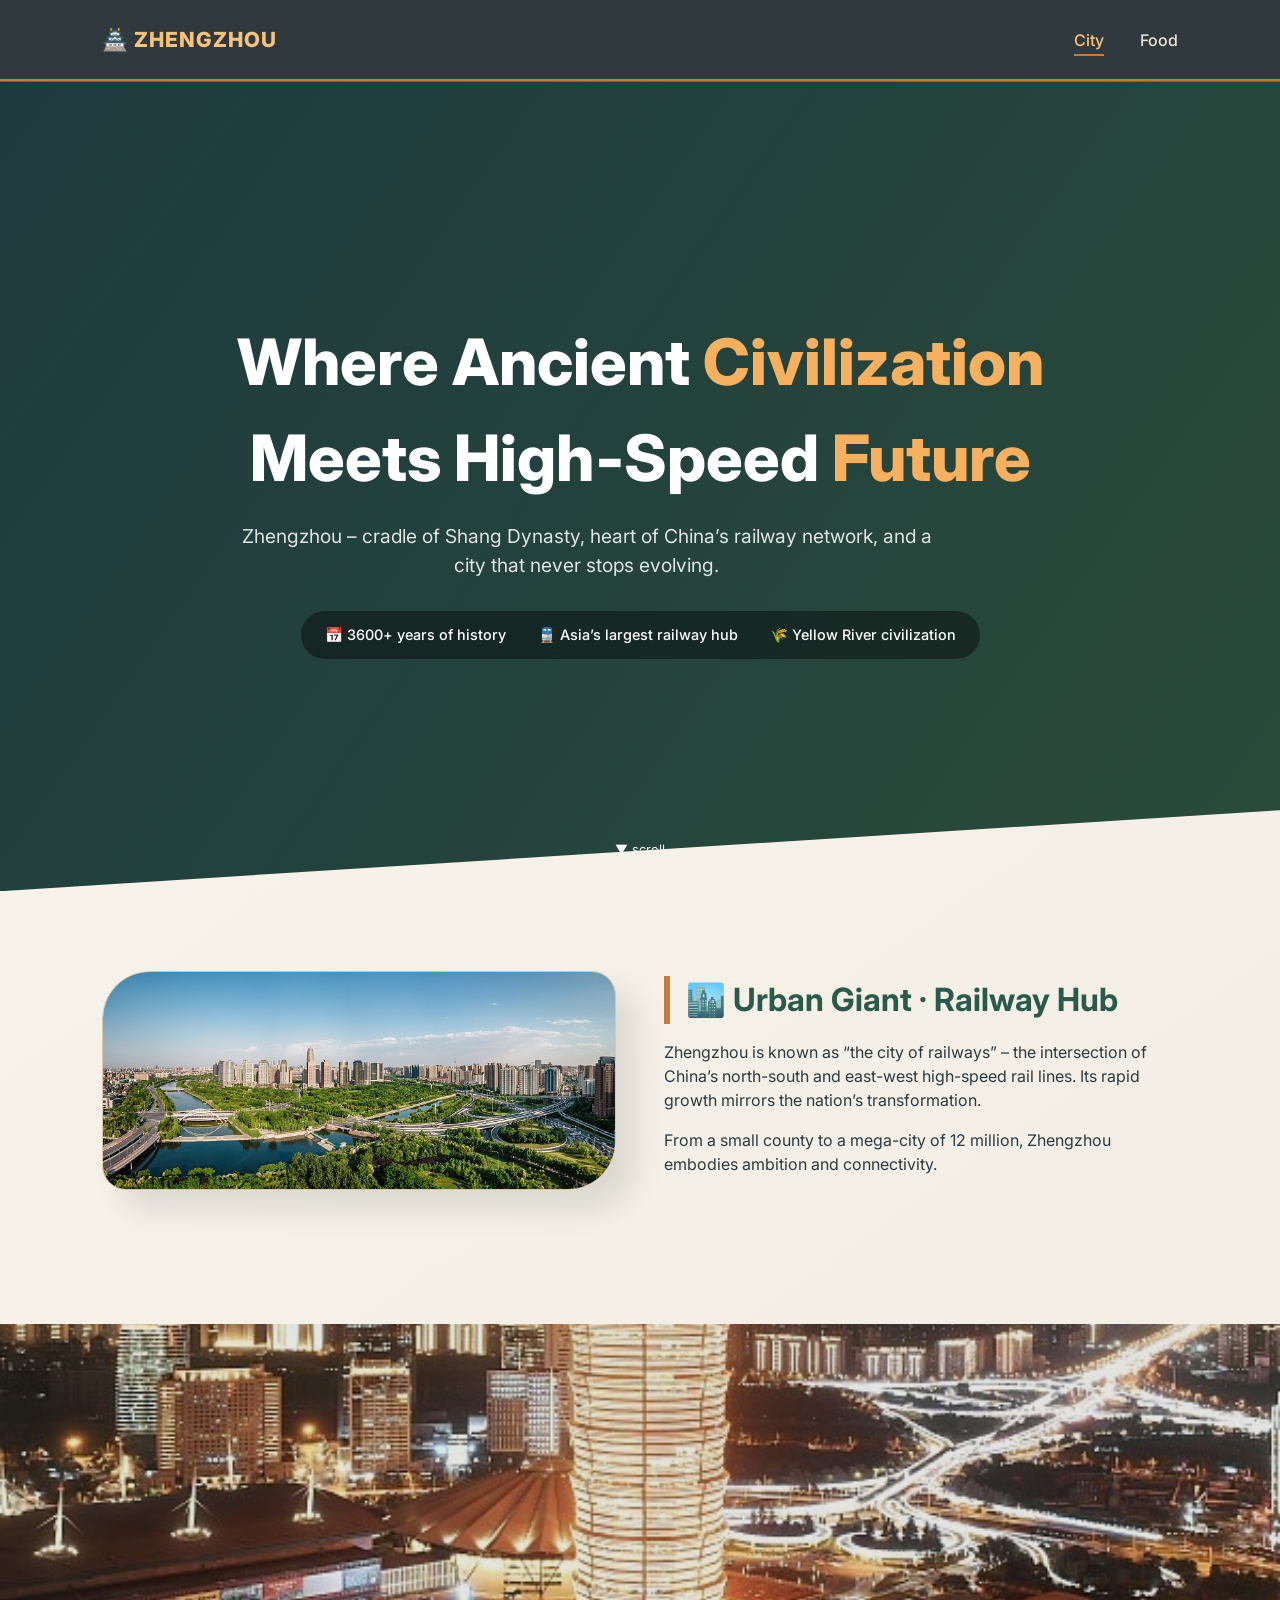
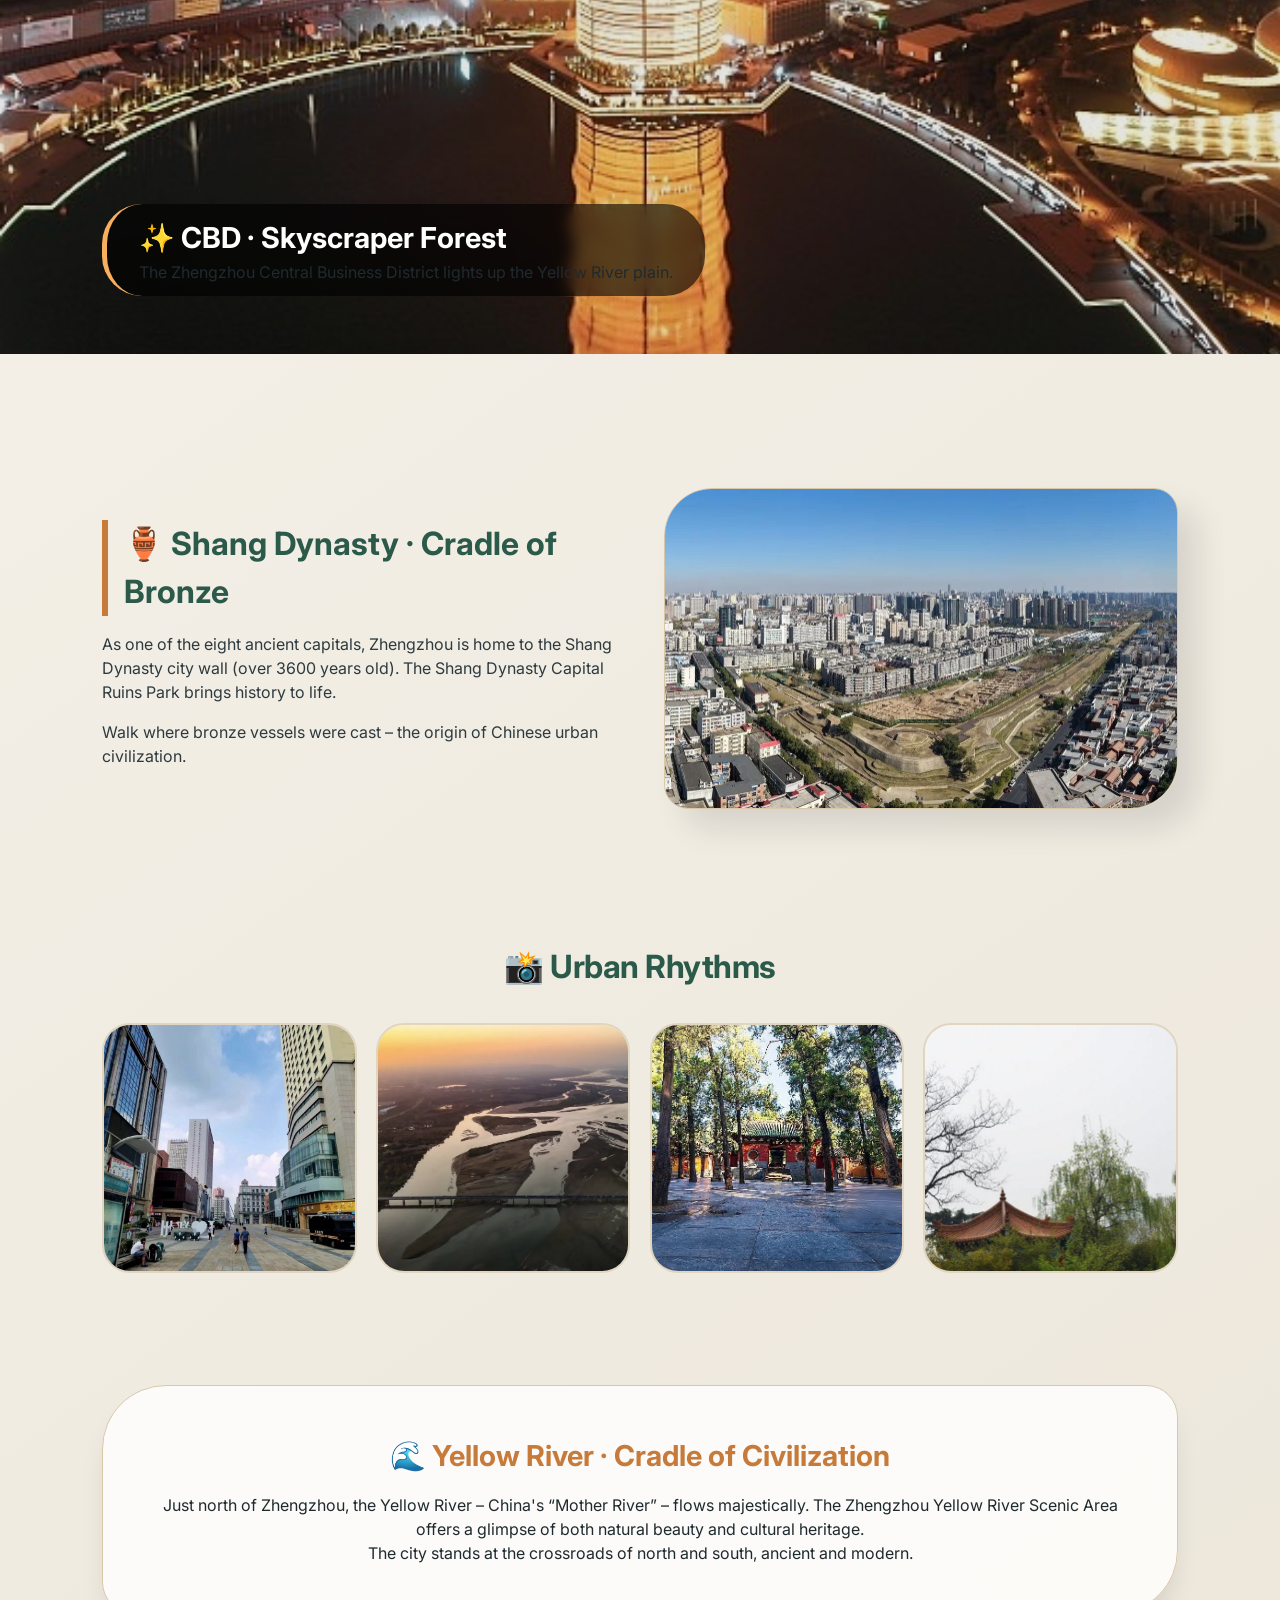
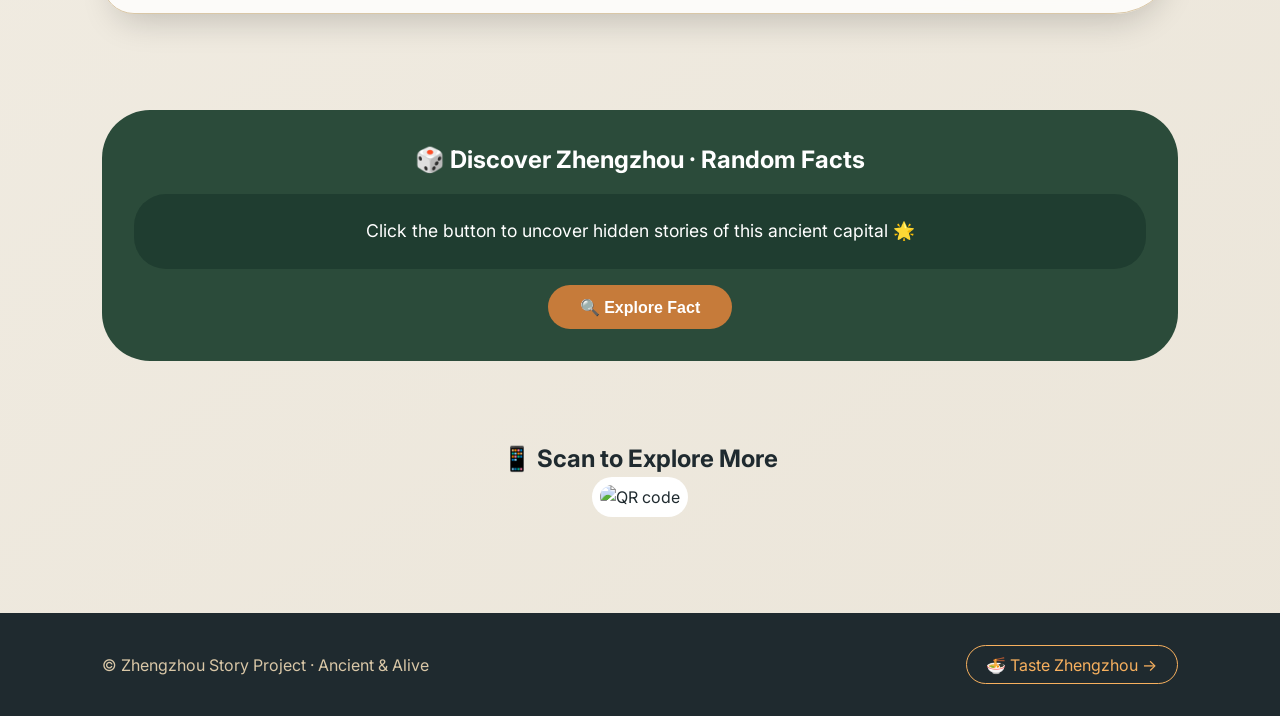
==== index.html @ 5c7b7cdb "Add files via upload" ====
<!DOCTYPE html>
<html lang="en">
<head>
  <meta charset="UTF-8">
  <meta name="viewport" content="width=device-width, initial-scale=1.0">
  <title>Zhengzhou · Ancient Capital, Modern Pulse</title>
  <link rel="stylesheet" href="style.css">
  <link href="https://fonts.googleapis.com/css2?family=Inter:opsz,wght@14..32,300;400;500;600;700;800&display=swap" rel="stylesheet">
</head>
<body class="zhengzhou-page">

<header class="nav-asymmetric">
  <div class="logo">🏯 ZHENGZHOU</div>
  <div class="nav-links">
    <a href="index.html" class="active">City</a>
    <a href="food.html">Food</a>
  </div>
</header>

<!-- Hero with slant -->
<section class="hero-slant">
  <div class="hero-content">
    <h1>Where Ancient <span class="accent">Civilization</span><br>Meets High‑Speed <span class="accent">Future</span></h1>
    <p>Zhengzhou – cradle of Shang Dynasty, heart of China’s railway network, and a city that never stops evolving.</p>
    <div class="hero-stats">
      <span>📅 3600+ years of history</span>
      <span>🚆 Asia’s largest railway hub</span>
      <span>🌾 Yellow River civilization</span>
    </div>
  </div>
  <div class="hero-scroll">▼ scroll</div>
</section>

<!-- Asymmetric grid story 1 -->
<section class="asym-grid">
  <div class="grid-item img-box">
    <img src="images/zhengzhou_city.jpg" alt="Zhengzhou skyline">
  </div>
  <div class="grid-item text-box">
    <h2>🏙️ Urban Giant · Railway Hub</h2>
    <p>Zhengzhou is known as “the city of railways” – the intersection of China’s north-south and east-west high-speed rail lines. Its rapid growth mirrors the nation’s transformation.</p>
    <p>From a small county to a mega-city of 12 million, Zhengzhou embodies ambition and connectivity.</p>
  </div>
</section>

<!-- full-width parallax style -->
<section class="full-bleed">
  <img src="images/zhengzhou_night.jpg" alt="Zhengzhou night">
  <div class="bleed-caption">
    <h2>✨ CBD · Skyscraper Forest</h2>
    <p>The Zhengzhou Central Business District lights up the Yellow River plain.</p>
  </div>
</section>

<!-- Asymmetric grid story 2 (reverse order) -->
<section class="asym-grid reverse">
  <div class="grid-item img-box">
    <img src="images/shangdu_ruins.jpg" alt="Shang Dynasty ruins">
  </div>
  <div class="grid-item text-box">
    <h2>🏺 Shang Dynasty · Cradle of Bronze</h2>
    <p>As one of the eight ancient capitals, Zhengzhou is home to the Shang Dynasty city wall (over 3600 years old). The Shang Dynasty Capital Ruins Park brings history to life.</p>
    <p>Walk where bronze vessels were cast – the origin of Chinese urban civilization.</p>
  </div>
</section>

<!-- Gallery with zigzag layout -->
<section class="gallery-zigzag">
  <div class="gallery-title">📸 Urban Rhythms</div>
  <div class="zigzag-grid">
    <img src="images/zhengzhou_street.jpg" alt="Street life">
    <img src="images/yellow_river.jpg" alt="Yellow River">
    <img src="images/shaolin_temple.jpg" alt="Shaolin Temple">
    <img src="images/zhengzhou_park.jpg" alt="City park">
  </div>
</section>

<!-- Text block with card effect -->
<section class="insight-card">
  <h2>🌊 Yellow River · Cradle of Civilization</h2>
  <p>Just north of Zhengzhou, the Yellow River – China's “Mother River” – flows majestically. The Zhengzhou Yellow River Scenic Area offers a glimpse of both natural beauty and cultural heritage.</p>
  <p>The city stands at the crossroads of north and south, ancient and modern.</p>
</section>

<!-- Interactive random facts (Zhengzhou specific) -->
<section class="interactive-module">
  <div class="module-inner">
    <h2>🎲 Discover Zhengzhou · Random Facts</h2>
    <div class="fact-card" id="factDisplay">
      <p id="funFactText">Click the button to uncover hidden stories of this ancient capital 🌟</p>
    </div>
    <button class="vibrant-btn" id="randomFactBtn">🔍 Explore Fact</button>
  </div>
</section>

<!-- QR (placeholder) -->
<section class="qr-center">
  <h2>📱 Scan to Explore More</h2>
  <img src="images/qr.png" alt="QR code">
</section>

<footer class="footer-split">
  <p>© Zhengzhou Story Project · Ancient & Alive</p>
  <a href="food.html" class="footer-link">🍜 Taste Zhengzhou →</a>
</footer>

<div id="lightbox" class="lightbox">
  <span class="close-lightbox">&times;</span>
  <img class="lightbox-content" id="lightbox-img">
</div>

<script src="script.js"></script>
</body>
</html>
---- style.css ----
* {
  margin: 0;
  padding: 0;
  box-sizing: border-box;
}

body {
  font-family: 'Inter', sans-serif;
  background: #F8F5EE;  /* warm off-white background */
  color: #1F2A2F;
  line-height: 1.5;
  scroll-behavior: smooth;
}

.zhengzhou-page {
  background: linear-gradient(145deg, #F9F6EF 0%, #EBE5D9 100%);
}

/* accent colors: teal + amber */
.accent {
  color: #C67B3A;
}

/* ========== ASYMMETRIC NAV ========== */
.nav-asymmetric {
  display: flex;
  justify-content: space-between;
  align-items: center;
  padding: 1.5rem 8%;
  background: rgba(31, 42, 47, 0.92);
  backdrop-filter: blur(12px);
  position: sticky;
  top: 0;
  z-index: 100;
  border-bottom: 2px solid #C67B3A;
}

.logo {
  font-weight: 800;
  font-size: 1.3rem;
  letter-spacing: 1px;
  color: #F9C47A;
}

.nav-links a {
  color: #F0E5D8;
  text-decoration: none;
  margin-left: 2rem;
  font-weight: 500;
  transition: 0.2s;
  border-bottom: 2px solid transparent;
  padding-bottom: 4px;
}

.nav-links a.active, .nav-links a:hover {
  border-bottom-color: #C67B3A;
  color: #F9C47A;
}

/* ========== HERO WITH SLANT ========== */
.hero-slant {
  min-height: 90vh;
  background: linear-gradient(125deg, #1E3A3F 0%, #2B4B3A 100%);
  clip-path: polygon(0 0, 100% 0, 100% 90%, 0 100%);
  display: flex;
  flex-direction: column;
  justify-content: center;
  align-items: center;
  text-align: center;
  padding: 2rem;
  color: white;
  position: relative;
}

.hero-content h1 {
  font-size: clamp(2.2rem, 7vw, 4rem);
  font-weight: 800;
  margin-bottom: 1rem;
}

.hero-content h1 .accent {
  color: #F7B05E;
}

.hero-content p {
  max-width: 700px;
  font-size: 1.2rem;
  margin-bottom: 2rem;
  color: #E0E7E3;
}

.hero-stats {
  display: flex;
  gap: 2rem;
  justify-content: center;
  flex-wrap: wrap;
  font-size: 0.9rem;
  font-weight: 500;
  background: rgba(0,0,0,0.4);
  backdrop-filter: blur(4px);
  padding: 0.8rem 1.5rem;
  border-radius: 60px;
  width: fit-content;
  margin: 0 auto;
}

.hero-scroll {
  position: absolute;
  bottom: 2rem;
  animation: bounce 2s infinite;
  font-size: 0.8rem;
}

/* food hero */
.hero-food {
  min-height: 60vh;
  background: linear-gradient(115deg, #2D5A4C, #C67B3A);
  display: flex;
  align-items: center;
  justify-content: center;
  text-align: center;
  clip-path: polygon(0 0, 100% 0, 100% 85%, 0 100%);
}

.hero-food-content h1 {
  font-size: clamp(2rem, 6vw, 3.5rem);
  font-weight: 800;
  color: white;
}

.hero-food-content p {
  color: #FFF3E0;
  max-width: 600px;
  margin-top: 1rem;
}

/* ========== ASYMMETRIC GRID (replaces old .story) ========== */
.asym-grid {
  display: grid;
  grid-template-columns: 1fr 1fr;
  gap: 3rem;
  padding: 5rem 8%;
  align-items: center;
}

.asym-grid.reverse {
  direction: rtl;
}
.asym-grid.reverse .text-box {
  direction: ltr;
}

.img-box img {
  width: 100%;
  border-radius: 48px 24px 48px 24px;
  box-shadow: 20px 20px 30px rgba(0,0,0,0.1);
  transition: all 0.3s;
  border: 1px solid #D9C7A7;
}
.img-box img:hover {
  transform: scale(1.02);
  border-radius: 24px 48px 24px 48px;
}

.text-box h2 {
  font-size: 2rem;
  margin-bottom: 1rem;
  color: #2B5A4A;
  border-left: 6px solid #C67B3A;
  padding-left: 1rem;
}

.text-box p {
  margin-bottom: 1rem;
  color: #2D3A3F;
}

.food-tag {
  display: inline-block;
  background: #C67B3A20;
  padding: 0.3rem 1rem;
  border-radius: 30px;
  font-size: 0.8rem;
  font-weight: 600;
  color: #A55D2A;
  margin-top: 0.5rem;
}

/* ========== FULL BLEED (parallax-like) ========== */
.full-bleed {
  position: relative;
  margin: 3rem 0;
}
.full-bleed img {
  width: 100%;
  max-height: 70vh;
  object-fit: cover;
  filter: brightness(0.9);
}
.bleed-caption {
  position: absolute;
  bottom: 10%;
  left: 8%;
  background: rgba(0,0,0,0.6);
  backdrop-filter: blur(8px);
  padding: 0.8rem 2rem;
  border-radius: 40px;
  border-left: 5px solid #F7B05E;
}
.bleed-caption h2 {
  font-size: 1.8rem;
  color: white;
}

/* ========== GALLERY ZIGZAG ========== */
.gallery-zigzag {
  padding: 3rem 8%;
}
.gallery-title {
  font-size: 2rem;
  font-weight: 700;
  margin-bottom: 2rem;
  text-align: center;
  color: #2B5A4A;
  letter-spacing: -0.5px;
}
.zigzag-grid {
  display: grid;
  grid-template-columns: repeat(4, 1fr);
  gap: 1.2rem;
}
.zigzag-grid img {
  width: 100%;
  height: 250px;
  object-fit: cover;
  border-radius: 28px;
  transition: 0.3s;
  filter: grayscale(15%);
  border: 2px solid #E2D5BD;
}
.zigzag-grid img:hover {
  filter: grayscale(0%);
  transform: translateY(-6px);
  border-color: #C67B3A;
}
@media (max-width: 768px) {
  .zigzag-grid { grid-template-columns: repeat(2,1fr); }
  .asym-grid { grid-template-columns: 1fr; gap: 2rem; }
  .asym-grid.reverse { direction: ltr; }
}

/* ========== INSIGHT CARD ========== */
.insight-card {
  background: #FFFFFFCC;
  backdrop-filter: blur(8px);
  margin: 4rem 8%;
  padding: 3rem;
  border-radius: 64px 32px 64px 32px;
  box-shadow: 0 20px 35px -15px rgba(0,0,0,0.2);
  text-align: center;
  border: 1px solid #D9C7A7;
}
.insight-card h2 {
  color: #C67B3A;
  margin-bottom: 1rem;
  font-size: 1.8rem;
}

/* ========== INTERACTIVE MODULE ========== */
.interactive-module {
  padding: 2rem 8%;
}
.module-inner {
  background: #2B4B3A;
  border-radius: 48px;
  padding: 2rem;
  text-align: center;
  color: white;
}
.fact-card {
  background: #1F3D30;
  padding: 1.5rem;
  border-radius: 32px;
  margin: 1rem 0;
  font-size: 1.1rem;
}
.vibrant-btn {
  background: #C67B3A;
  border: none;
  color: white;
  padding: 0.8rem 2rem;
  border-radius: 60px;
  font-weight: bold;
  font-size: 1rem;
  cursor: pointer;
  transition: 0.2s;
}
.vibrant-btn:hover {
  background: #A55D2A;
  transform: scale(1.02);
}

/* ========== QR & FOOTER ========== */
.qr-center {
  text-align: center;
  padding: 3rem;
}
.qr-center img {
  width: 120px;
  background: white;
  padding: 8px;
  border-radius: 20px;
}
.footer-split {
  display: flex;
  justify-content: space-between;
  align-items: center;
  padding: 2rem 8%;
  background: #1F2A2F;
  color: #D9C7A7;
  margin-top: 3rem;
}
.footer-link {
  color: #F7B05E;
  text-decoration: none;
  border: 1px solid #F7B05E;
  padding: 0.4rem 1.2rem;
  border-radius: 40px;
}

/* ========== LIGHTBOX ========== */
.lightbox {
  display: none;
  position: fixed;
  top:0; left:0;
  width:100%; height:100%;
  background: rgba(0,0,0,0.95);
  backdrop-filter: blur(10px);
  z-index: 1000;
  justify-content: center;
  align-items: center;
}
.lightbox-content {
  max-width: 85%;
  max-height: 85%;
  border-radius: 28px;
}
.close-lightbox {
  position: absolute;
  top: 30px; right: 40px;
  font-size: 40px;
  color: white;
  cursor: pointer;
}

/* ========== SCROLL ANIMATION ========== */
.hidden {
  opacity: 0;
  transform: translateY(40px);
  transition: 0.6s cubic-bezier(0.2,0.9,0.4,1.1);
}
.show {
  opacity: 1;
  transform: translateY(0);
}

@keyframes bounce {
  0%,100%{ transform: translateY(0);}
  50%{ transform: translateY(8px);}
}
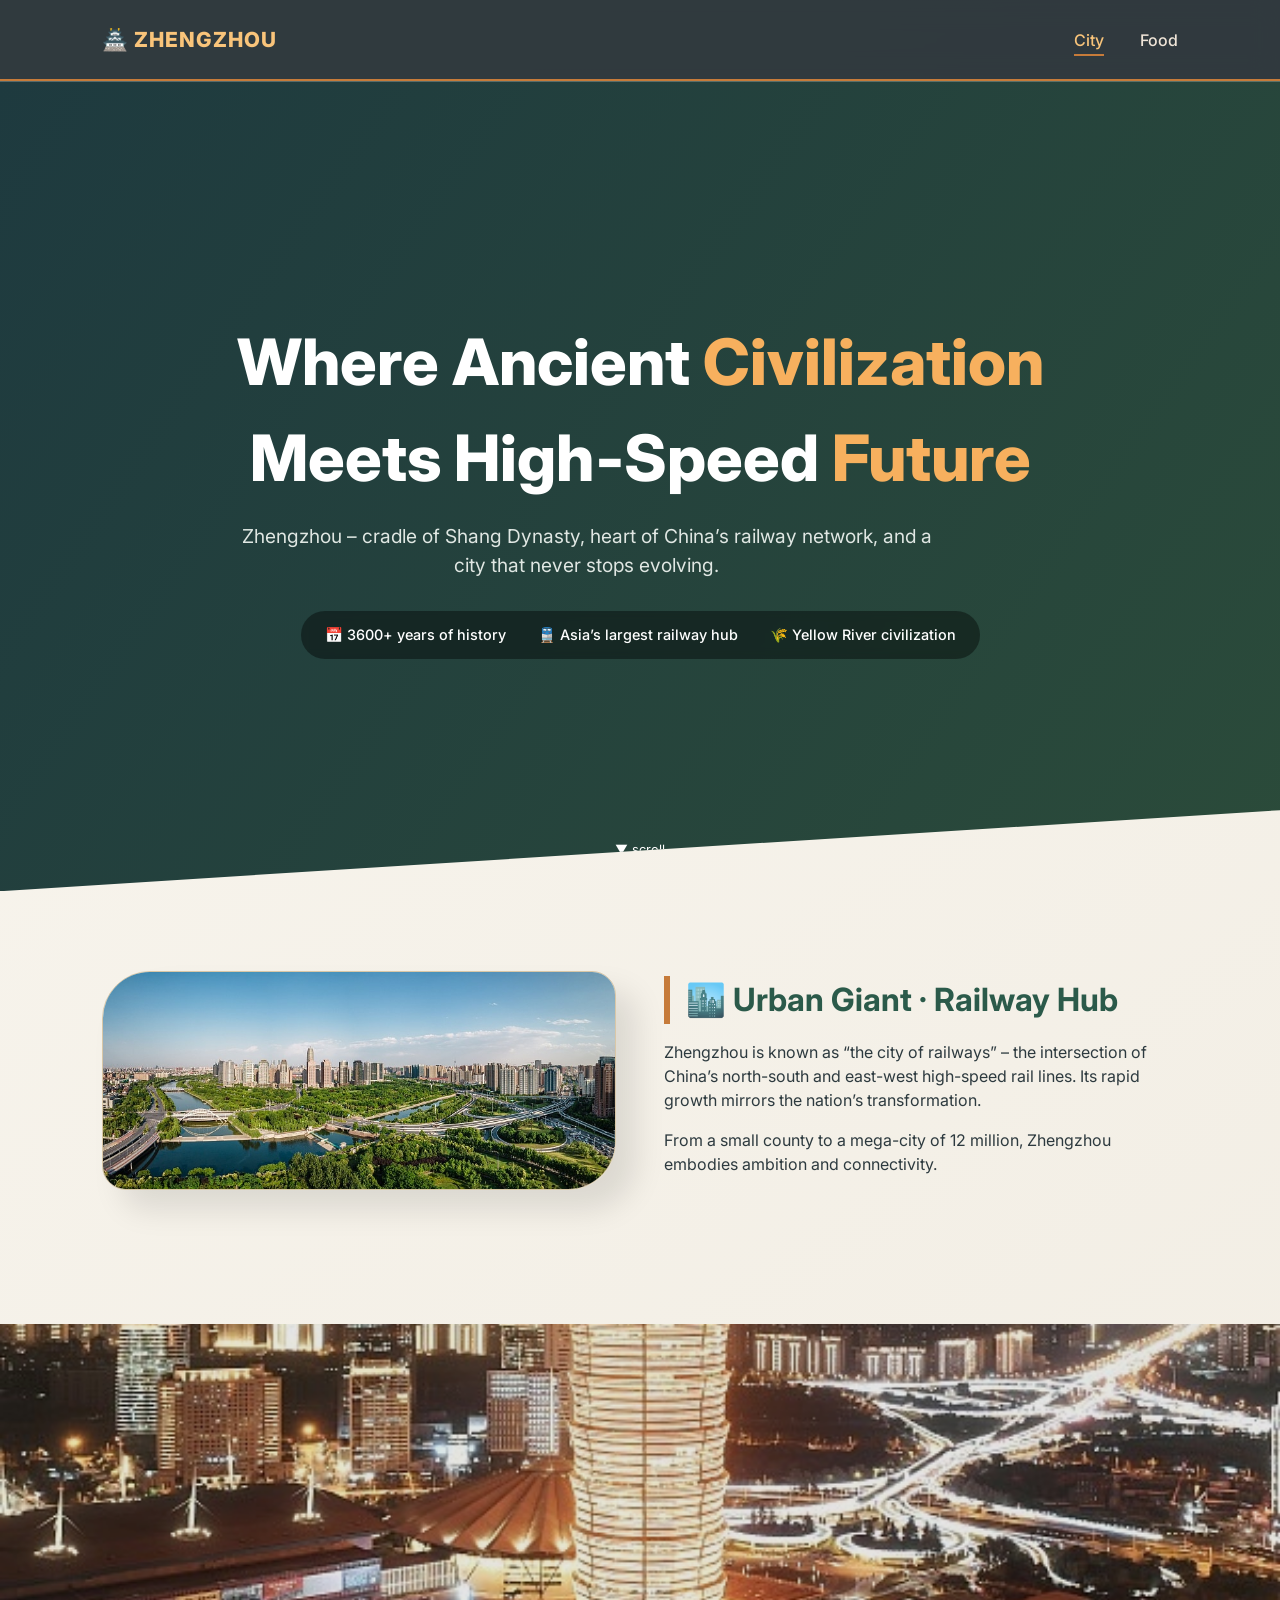
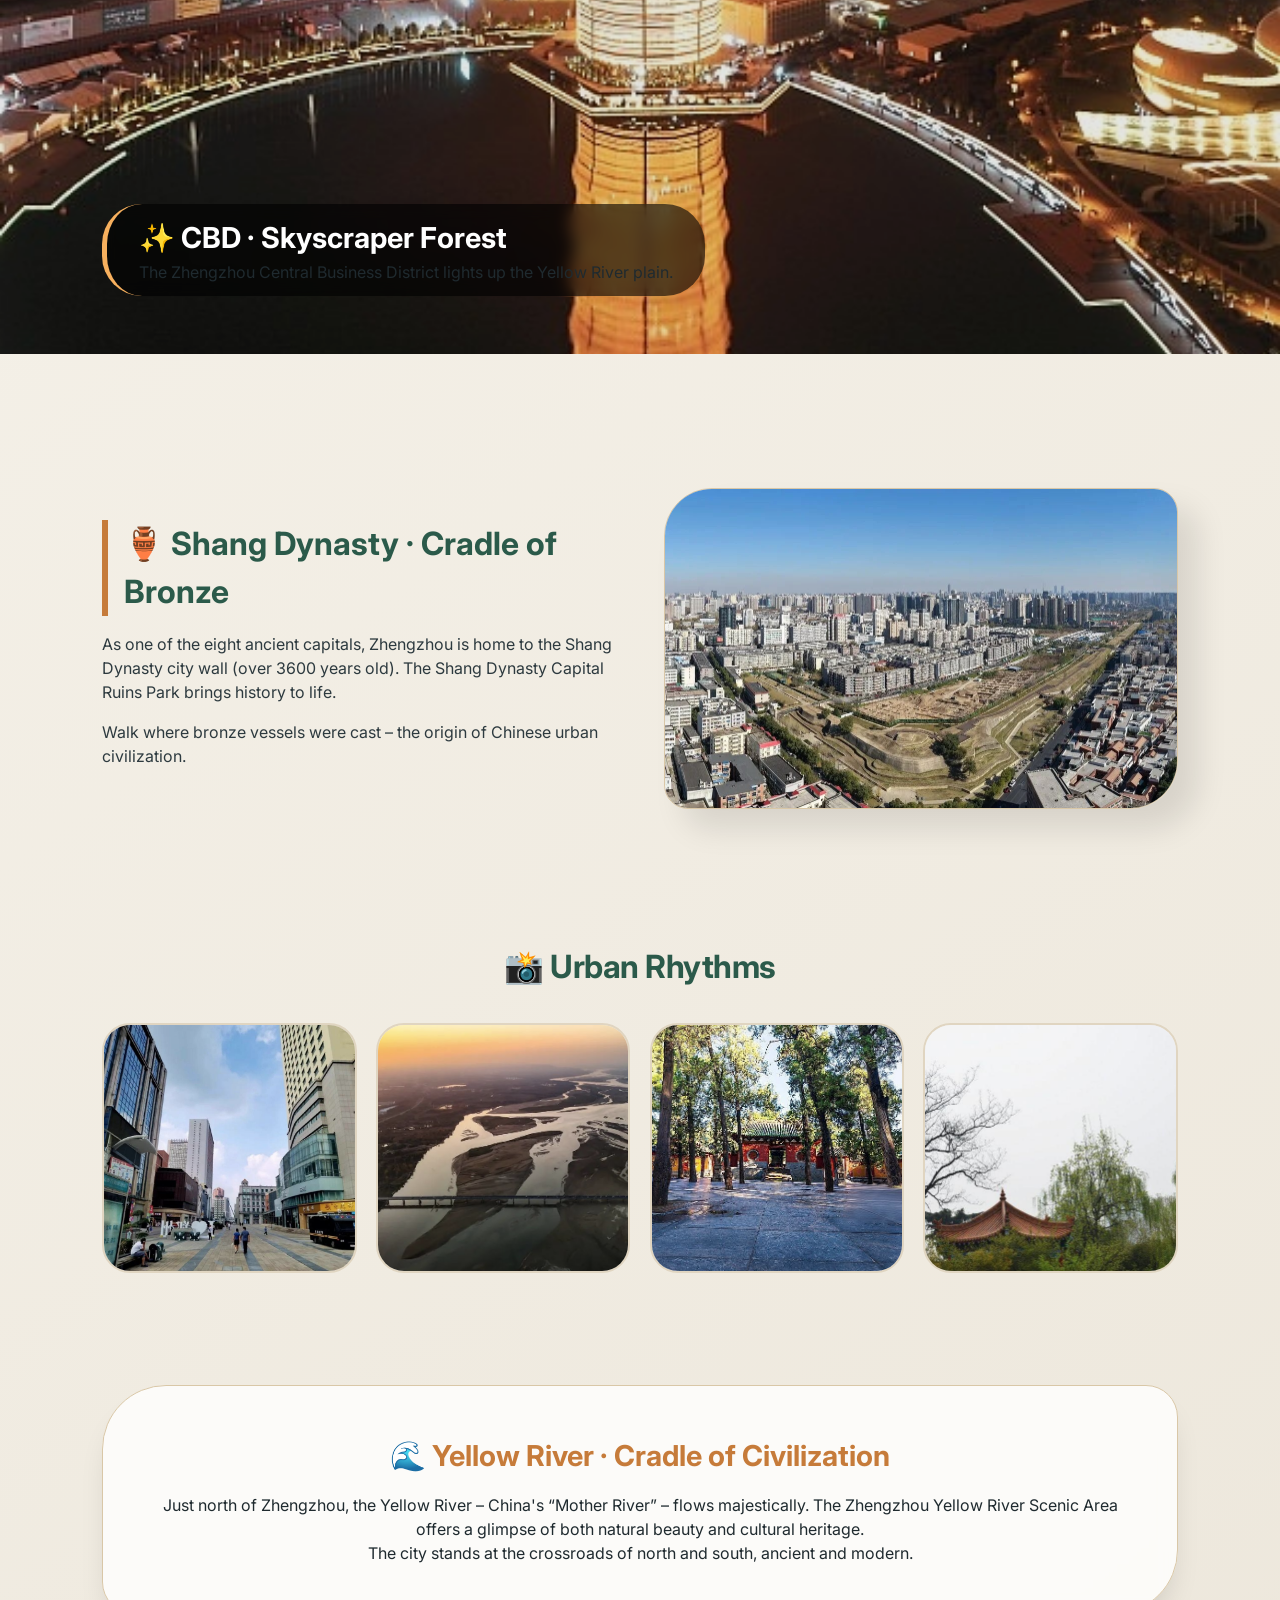
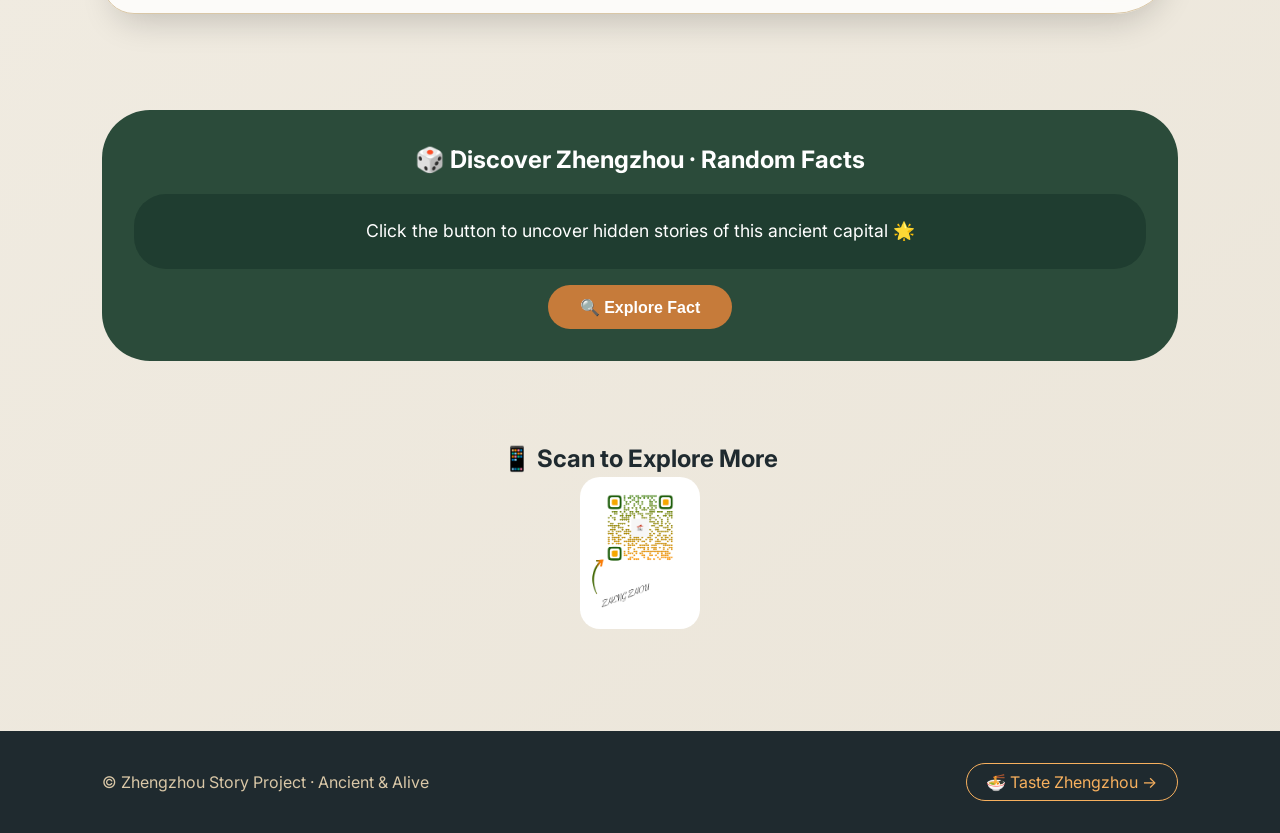
==== commit 7abe226b: "Update index.html" ====
--- a/index.html
+++ b/index.html
@@ -6,6 +6,16 @@
   <title>Zhengzhou · Ancient Capital, Modern Pulse</title>
   <link rel="stylesheet" href="style.css">
   <link href="https://fonts.googleapis.com/css2?family=Inter:opsz,wght@14..32,300;400;500;600;700;800&display=swap" rel="stylesheet">
+<!-- Google tag (gtag.js) -->
+<script async src="https://www.googletagmanager.com/gtag/js?id=G-DLRPH15YRB"></script>
+<script>
+  window.dataLayer = window.dataLayer || [];
+  function gtag(){dataLayer.push(arguments);}
+  gtag('js', new Date());
+
+  gtag('config', 'G-DLRPH15YRB');
+</script>
+  
 </head>
 <body class="zhengzhou-page">
 
@@ -111,4 +121,4 @@
 
 <script src="script.js"></script>
 </body>
-</html>+</html>
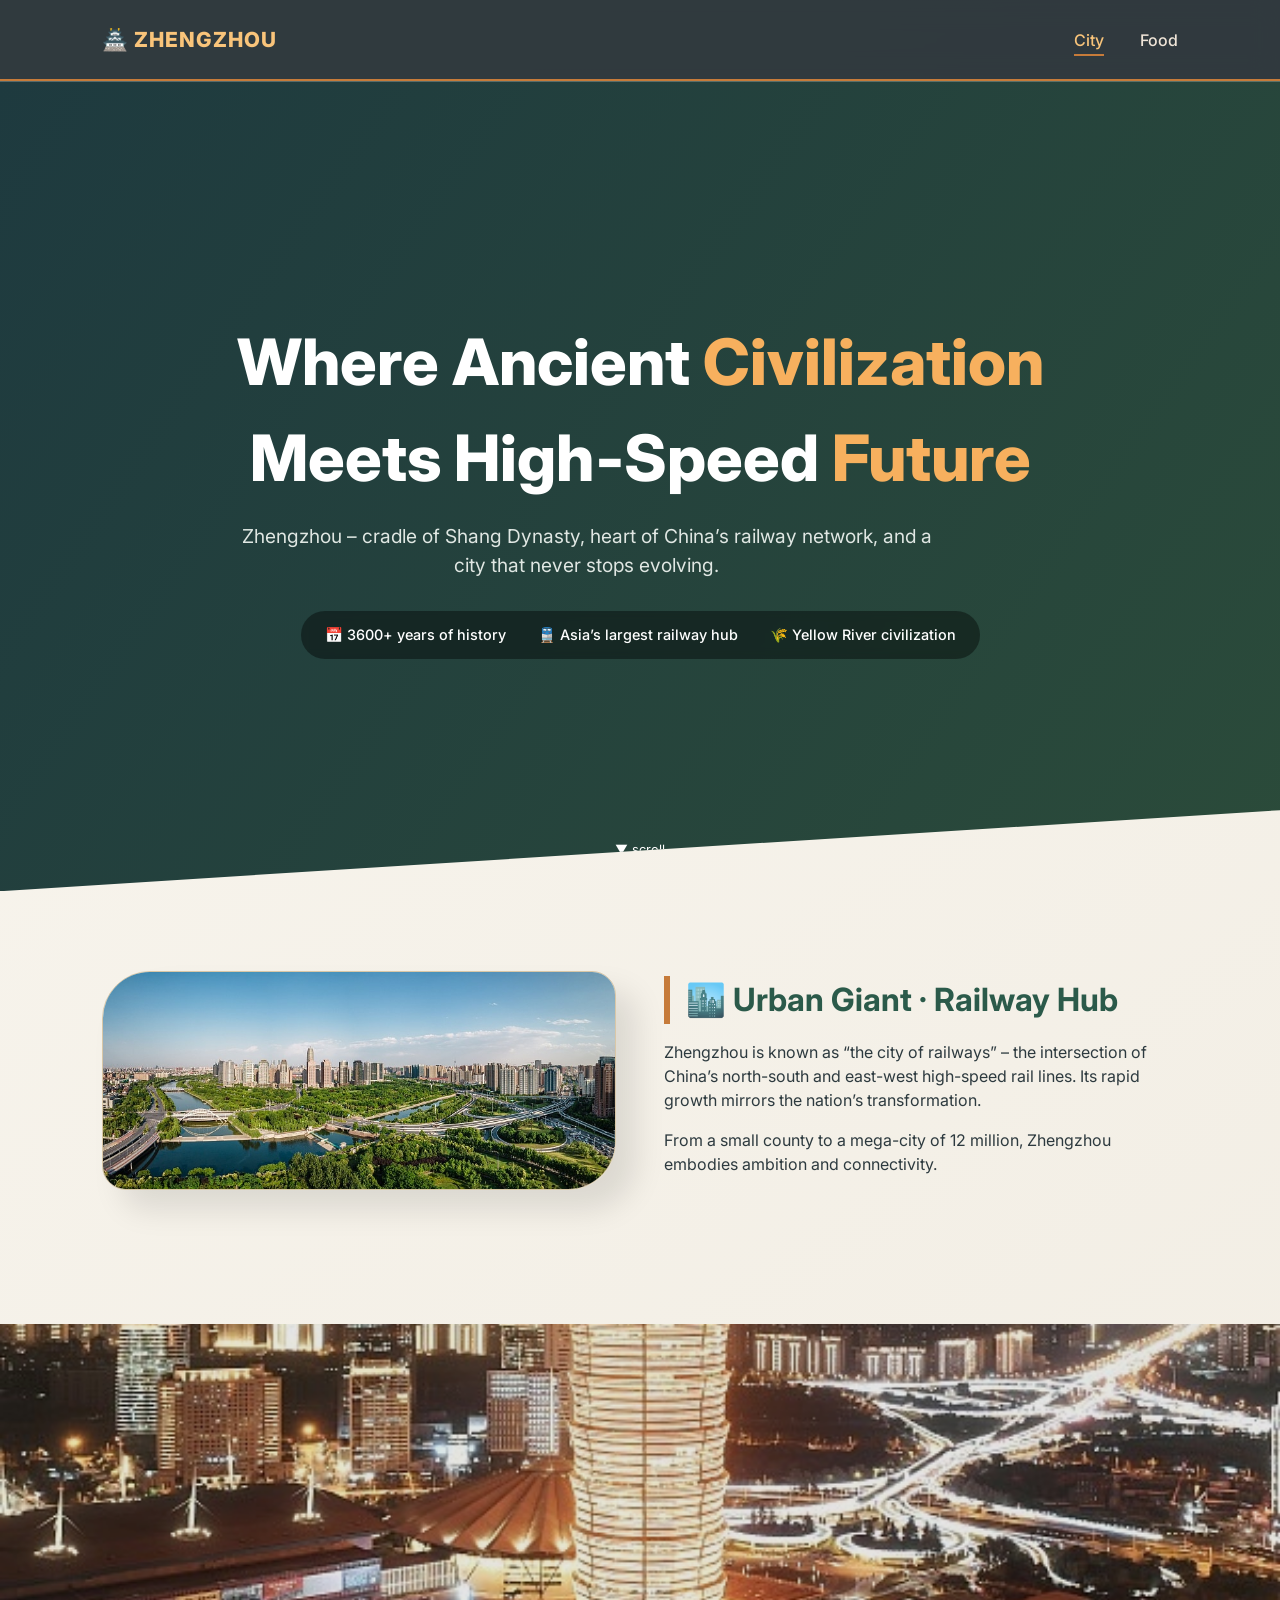
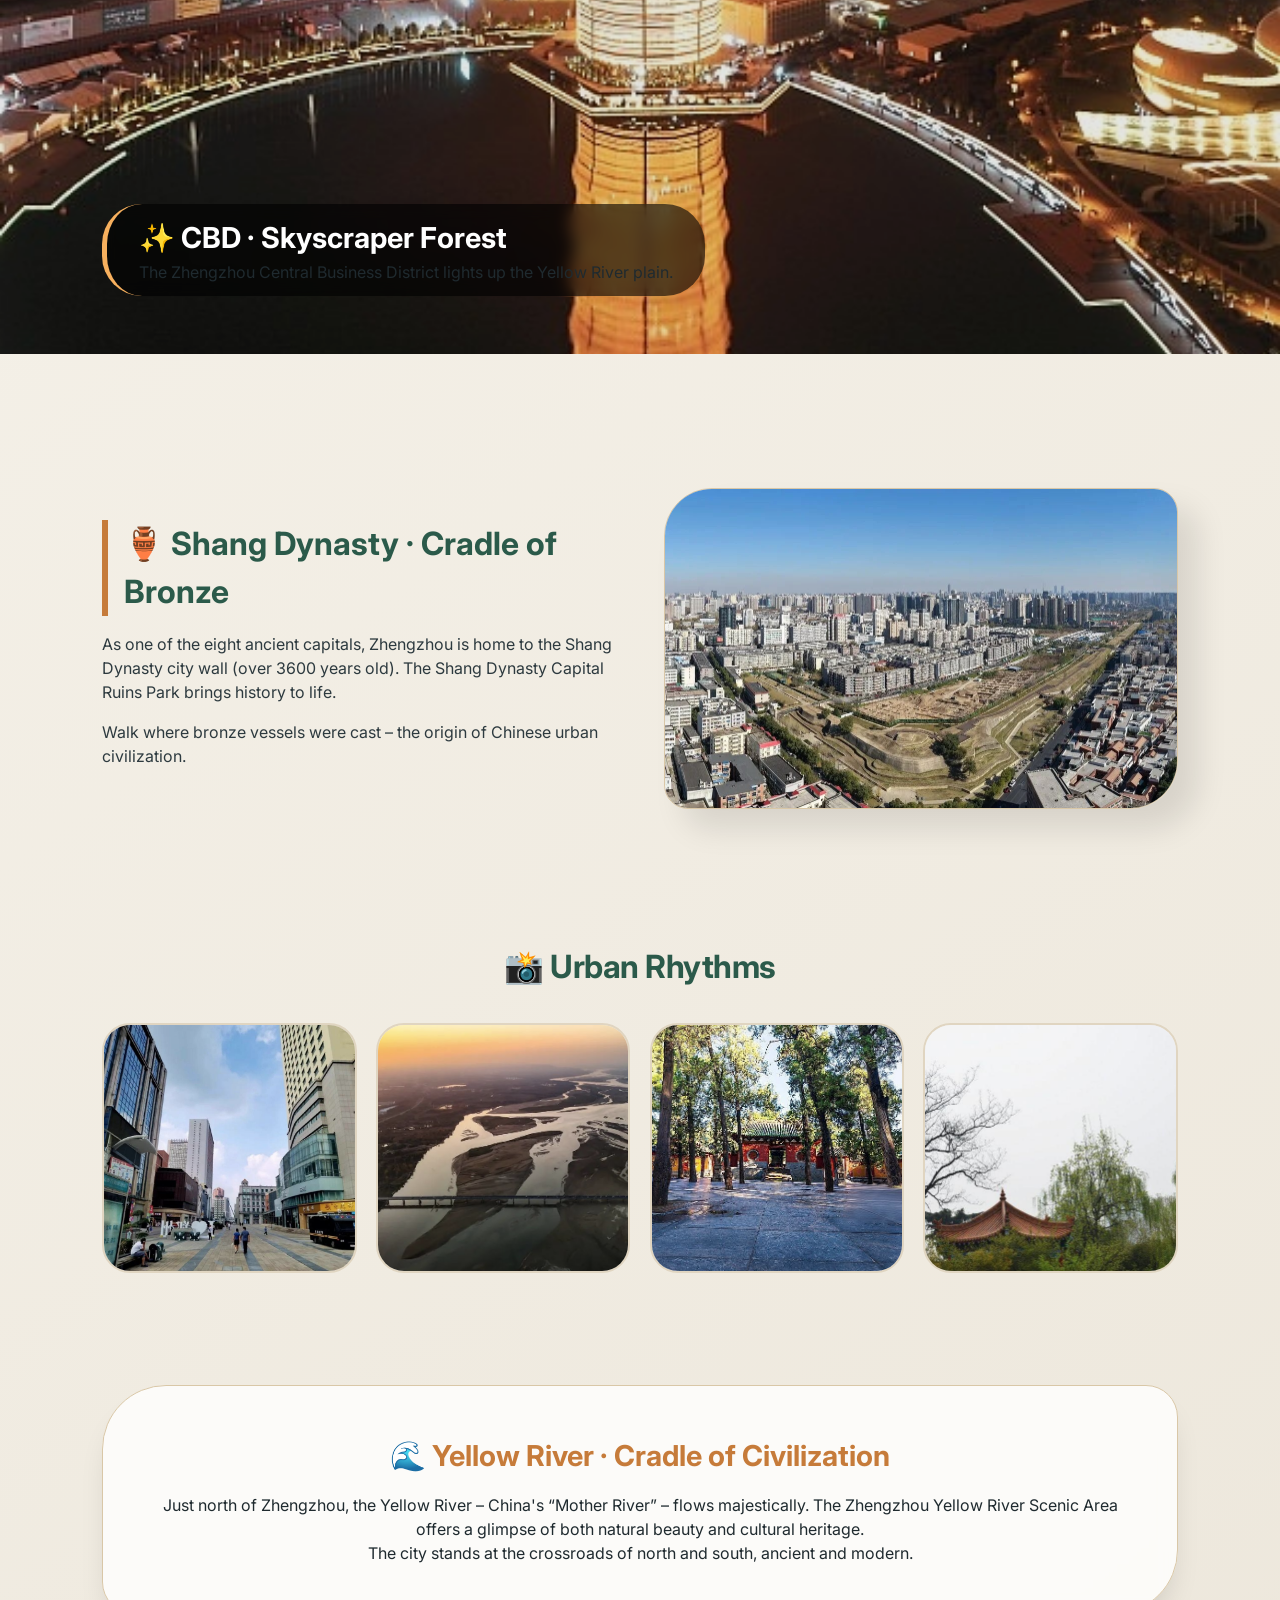
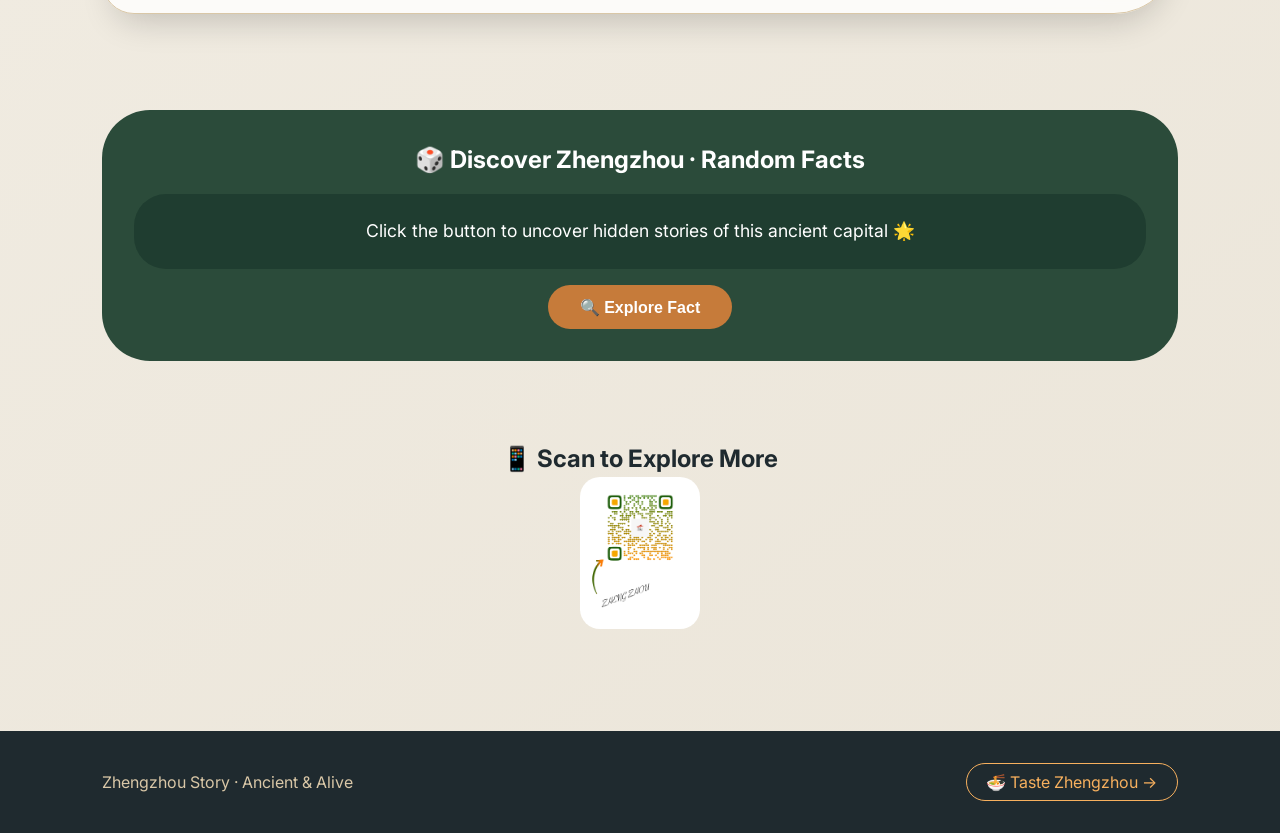
==== commit 9d3ba162: "Update index.html" ====
--- a/index.html
+++ b/index.html
@@ -110,7 +110,7 @@
 </section>
 
 <footer class="footer-split">
-  <p>© Zhengzhou Story Project · Ancient & Alive</p>
+  <p>Zhengzhou Story · Ancient & Alive</p>
   <a href="food.html" class="footer-link">🍜 Taste Zhengzhou →</a>
 </footer>
 
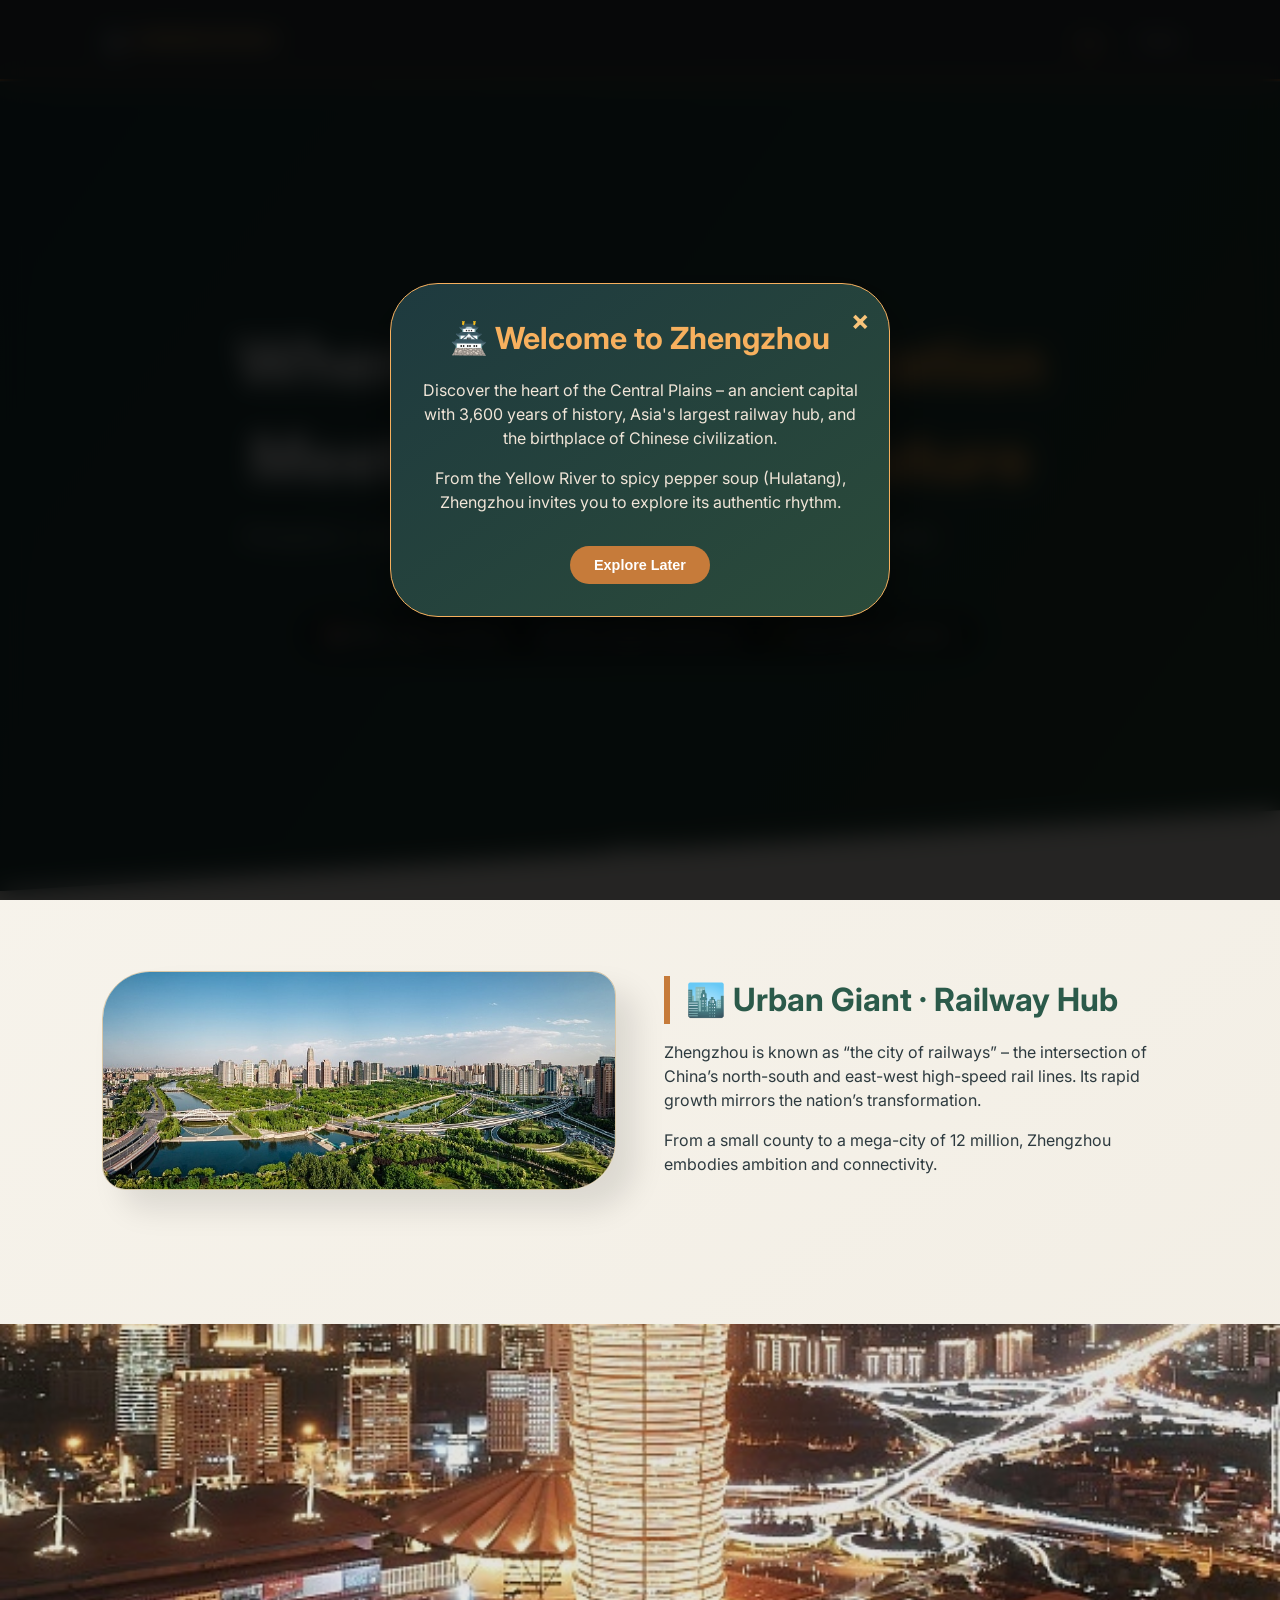
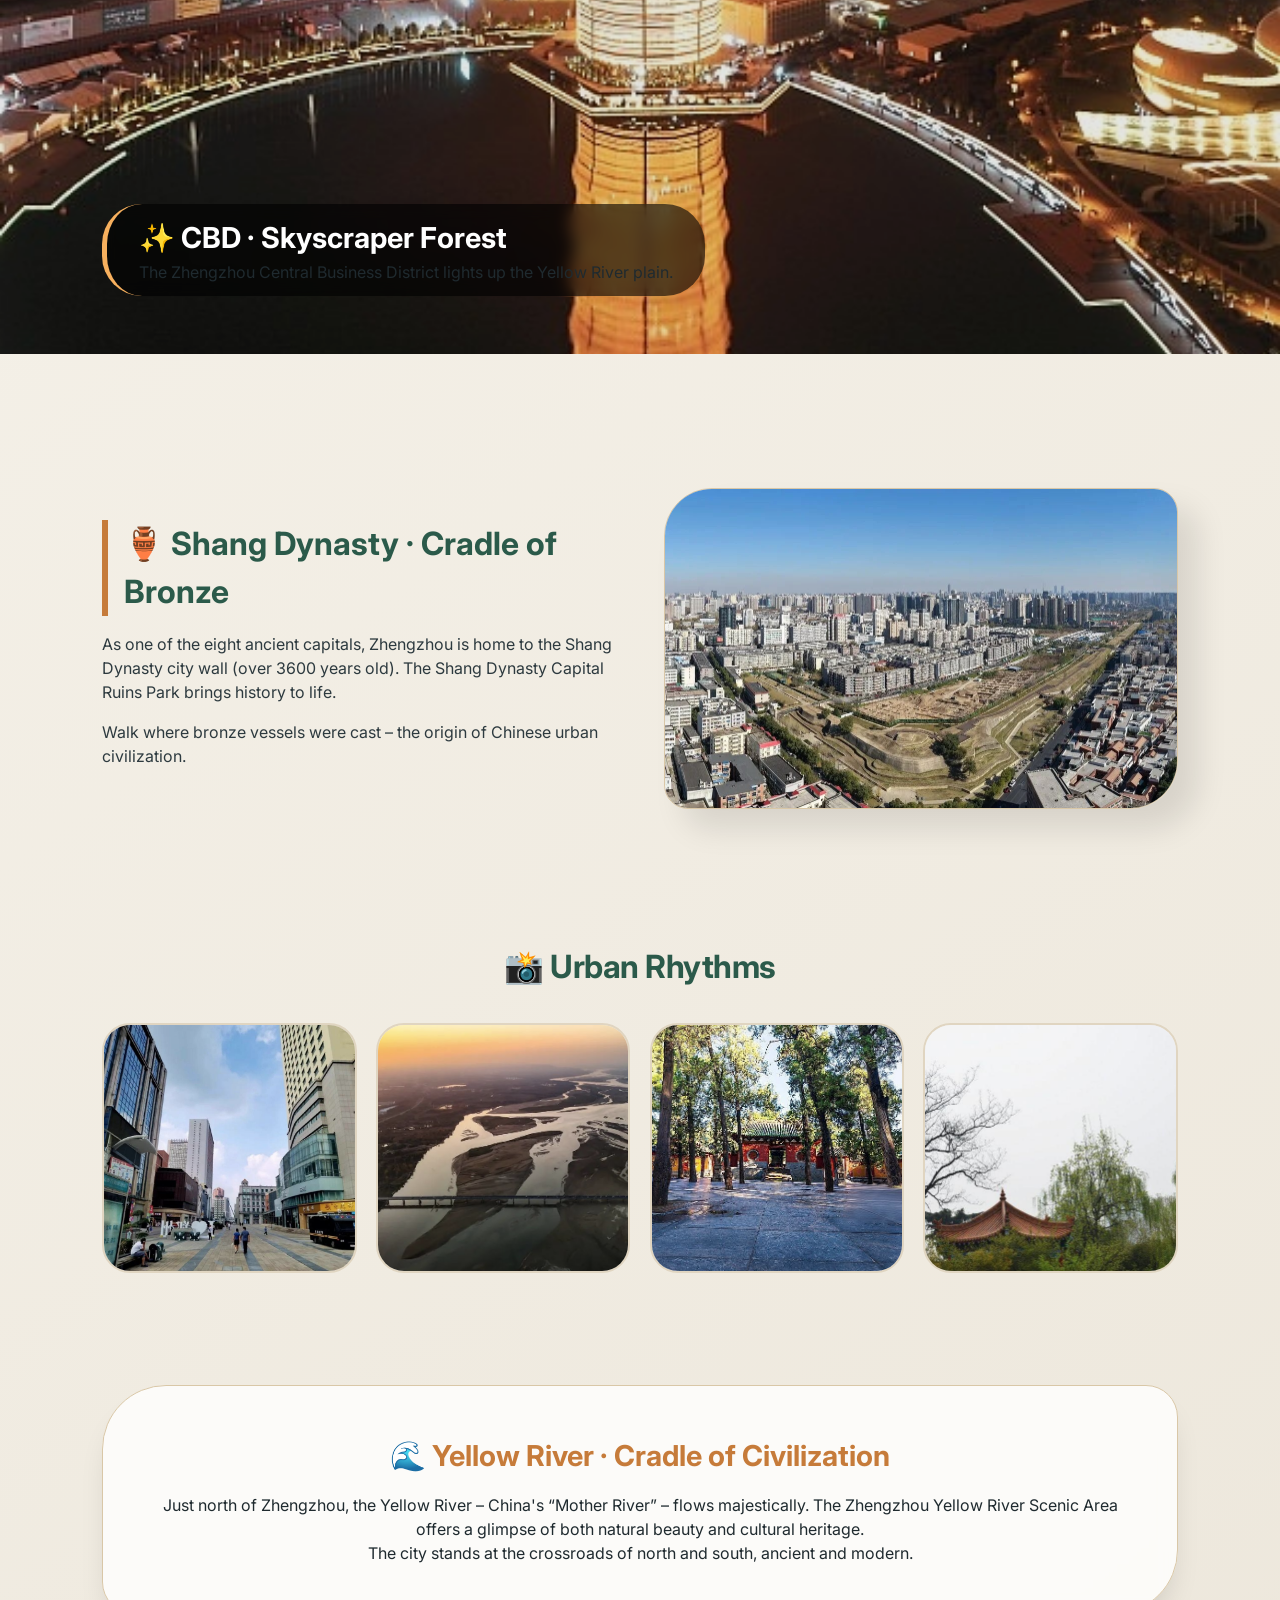
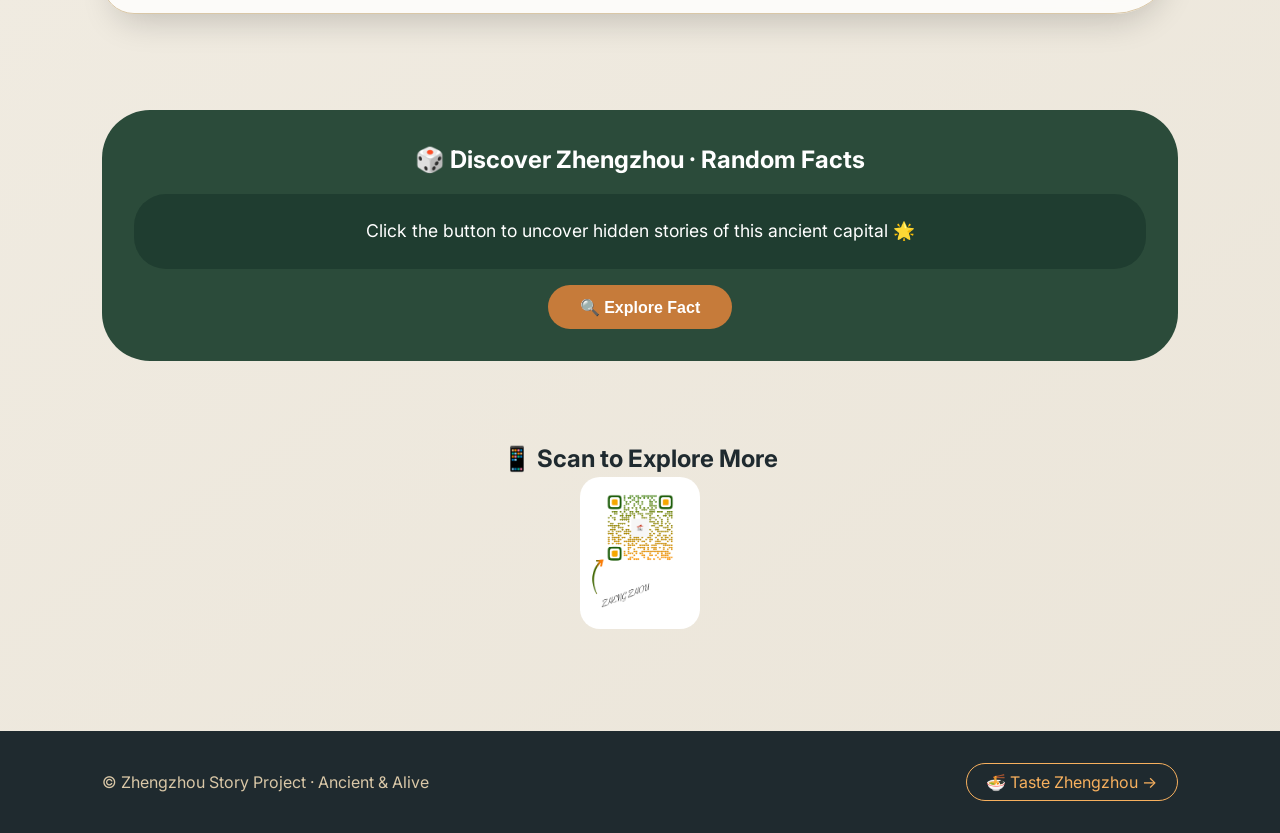
==== commit cd5ea8d2: "Add files via upload" ====
--- a/index.html
+++ b/index.html
@@ -6,16 +6,6 @@
   <title>Zhengzhou · Ancient Capital, Modern Pulse</title>
   <link rel="stylesheet" href="style.css">
   <link href="https://fonts.googleapis.com/css2?family=Inter:opsz,wght@14..32,300;400;500;600;700;800&display=swap" rel="stylesheet">
-<!-- Google tag (gtag.js) -->
-<script async src="https://www.googletagmanager.com/gtag/js?id=G-DLRPH15YRB"></script>
-<script>
-  window.dataLayer = window.dataLayer || [];
-  function gtag(){dataLayer.push(arguments);}
-  gtag('js', new Date());
-
-  gtag('config', 'G-DLRPH15YRB');
-</script>
-  
 </head>
 <body class="zhengzhou-page">
 
@@ -110,7 +100,7 @@
 </section>
 
 <footer class="footer-split">
-  <p>Zhengzhou Story · Ancient & Alive</p>
+  <p>© Zhengzhou Story Project · Ancient & Alive</p>
   <a href="food.html" class="footer-link">🍜 Taste Zhengzhou →</a>
 </footer>
 
@@ -119,6 +109,17 @@
   <img class="lightbox-content" id="lightbox-img">
 </div>
 
+<!-- ========== 弹窗 (Welcome to Zhengzhou) ========== -->
+<div id="welcomeModal" class="welcome-modal">
+  <div class="welcome-modal-content">
+    <span class="welcome-close">&times;</span>
+    <h2>🏯 Welcome to Zhengzhou</h2>
+    <p>Discover the heart of the Central Plains – an ancient capital with 3,600 years of history, Asia's largest railway hub, and the birthplace of Chinese civilization.</p>
+    <p>From the Yellow River to spicy pepper soup (Hulatang), Zhengzhou invites you to explore its authentic rhythm.</p>
+    <button class="welcome-modal-btn" id="welcomeCloseBtn">Explore Later</button>
+  </div>
+</div>
+
 <script src="script.js"></script>
 </body>
-</html>
+</html>
--- a/style.css
+++ b/style.css
@@ -367,4 +367,91 @@
 @keyframes bounce {
   0%,100%{ transform: translateY(0);}
   50%{ transform: translateY(8px);}
+}
+/* ========== Welcome Modal for Zhengzhou ========== */
+.welcome-modal {
+  display: none;
+  position: fixed;
+  z-index: 2000;
+  left: 0;
+  top: 0;
+  width: 100%;
+  height: 100%;
+  background-color: rgba(0, 0, 0, 0.85);
+  backdrop-filter: blur(12px);
+  justify-content: center;
+  align-items: center;
+  font-family: 'Inter', sans-serif;
+}
+
+.welcome-modal-content {
+  background: linear-gradient(145deg, #1E3A3F, #2B4B3A);
+  max-width: 500px;
+  width: 85%;
+  padding: 2rem 1.8rem;
+  border-radius: 48px;
+  text-align: center;
+  border: 1px solid #F7B05E;
+  box-shadow: 0 25px 45px rgba(0,0,0,0.4);
+  animation: modalFadeUp 0.4s ease;
+  position: relative;
+}
+
+.welcome-close {
+  position: absolute;
+  top: 15px;
+  right: 20px;
+  font-size: 28px;
+  font-weight: bold;
+  cursor: pointer;
+  color: #F9C47A;
+  transition: 0.2s;
+}
+
+.welcome-close:hover {
+  color: #FF8C42;
+  transform: scale(1.1);
+}
+
+.welcome-modal-content h2 {
+  font-size: 1.9rem;
+  margin-bottom: 1rem;
+  color: #F7B05E;
+  font-weight: 700;
+}
+
+.welcome-modal-content p {
+  color: #F0E5D8;
+  margin-bottom: 1rem;
+  line-height: 1.5;
+}
+
+.welcome-modal-btn {
+  background: #C67B3A;
+  border: none;
+  color: white;
+  font-weight: bold;
+  padding: 0.7rem 1.5rem;
+  border-radius: 60px;
+  cursor: pointer;
+  margin-top: 1rem;
+  font-size: 0.9rem;
+  transition: transform 0.2s, background 0.2s;
+}
+
+.welcome-modal-btn:hover {
+  background: #A55D2A;
+  transform: translateY(-2px);
+  box-shadow: 0 6px 14px rgba(0,0,0,0.3);
+}
+
+@keyframes modalFadeUp {
+  from {
+    opacity: 0;
+    transform: translateY(30px);
+  }
+  to {
+    opacity: 1;
+    transform: translateY(0);
+  }
 }
